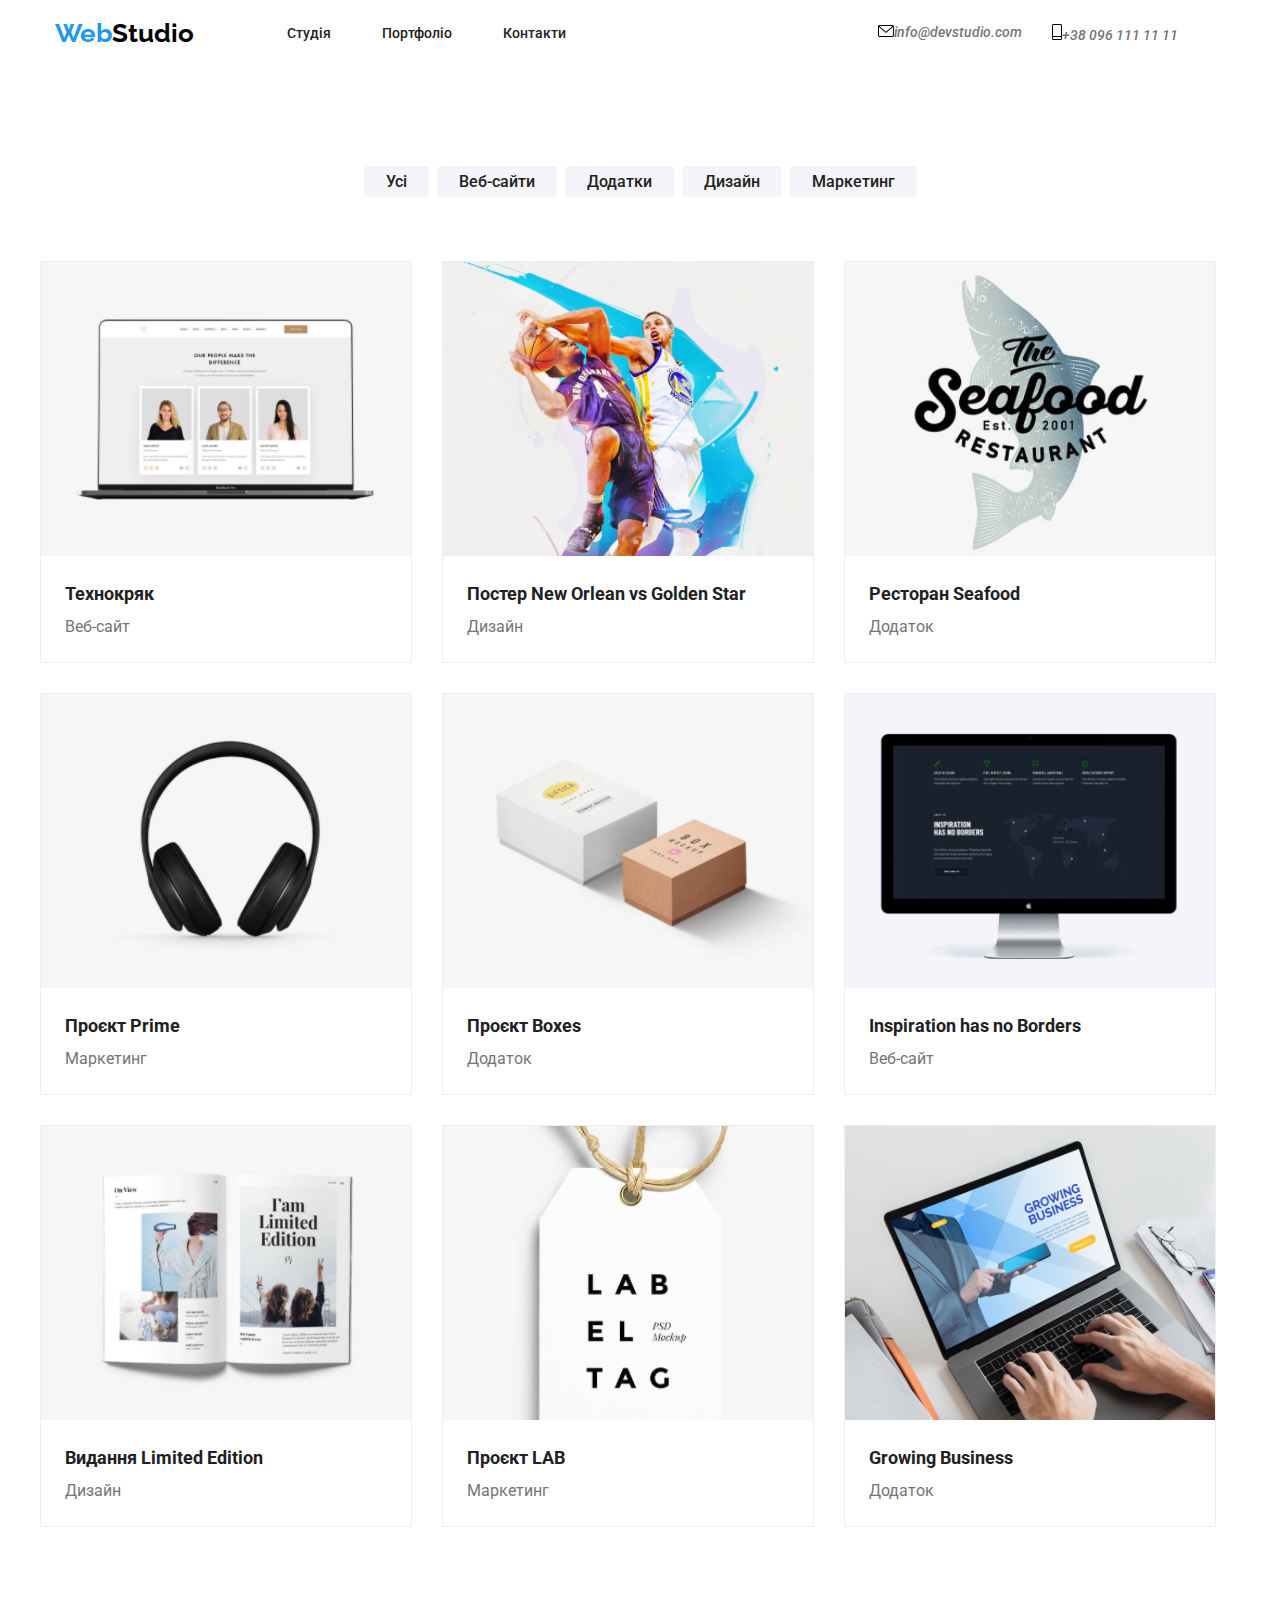
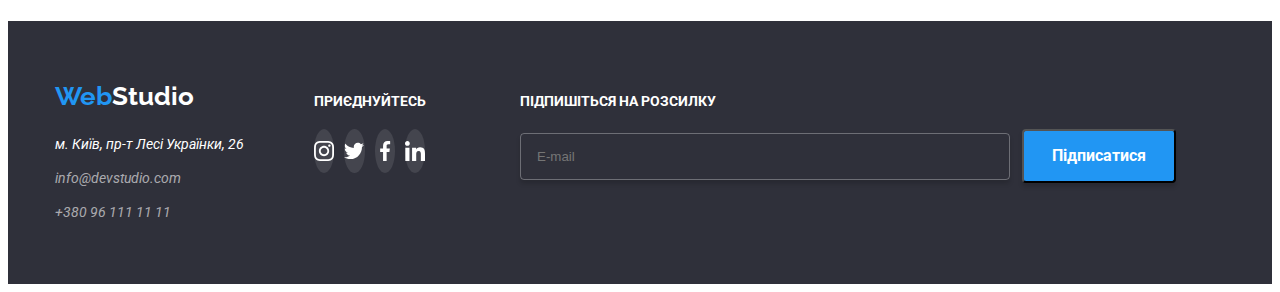
==== portfolio/portfolio.html @ 97f68f88 "first commit" ====
<!DOCTYPE html>
<html lang="en">

<head>
    <meta charset="UTF-8">
    <meta name="viewport" content="width=device-width, initial-scale=1.0">
    <link rel="preconnect" href="https://fonts.googleapis.com">
    <link rel="preconnect" href="https://fonts.gstatic.com" crossorigin>
    <link href="https://fonts.googleapis.com/css2?family=Raleway:ital,wght@0,100..900;1,100..900&display=swap"
        rel="stylesheet">
    <link rel="preconnect" href="https://fonts.googleapis.com">
    <link rel="preconnect" href="https://fonts.gstatic.com" crossorigin>
    <link
        href="https://fonts.googleapis.com/css2?family=Raleway:ital,wght@0,100..900;1,100..900&family=Roboto:ital,wght@0,100;0,300;0,400;0,500;0,700;0,900;1,100;1,300;1,400;1,500;1,700;1,900&display=swap"
        rel="stylesheet">
    <link rel="stylesheet" href="../css/portfolio-main.css">
    <title>Document</title>
</head>

<body>
    <header class="header">
        <div class="container header-container">
            <a href="" class="logo">Web<span class="logo-span-main">Studio</span></a>
            <nav class="nav">
                <ul class="nav-list">
                    <li class="nav-item"><a href="../index.html" class="nav-link">Студія</a></li>
                    <li class="nav-item"><a href="" class="nav-link">Портфоліо</a></li>
                    <li class="nav-item"><a href="" class="nav-link">Контакти</a></li>
                </ul>
            </nav>
            <address class="contact-info">
                <a href="mailto:" class="contact-email"><svg width="16px" height="12px" class="svg-email">
                        <use href="./port-images/symbol-defs.svg#icon-email" x="" y="" />
                    </svg>info@devstudio.com</a>
                <a href="tel:+" class="contact-phone"><svg width="10px" height="16px" class="svg-phone">
                        <use href="./port-images/symbol-defs.svg#icon-phone" x="" y="" />
                    </svg>+38 096 111 11 11</a>
            </address>
        </div>
    </header>
    <main class="main">
        <section class="filter-section">
            <div class="container filter-container">
                <ul class="filter-list">
                    <li class="filter-item"><a href="" class="filter-link">Усі</a></li>
                    <li class="filter-item"><a href="" class="filter-link">Веб-сайти</a></li>
                    <li class="filter-item"><a href="" class="filter-link">Додатки</a></li>
                    <li class="filter-item"><a href="" class="filter-link">Дизайн</a></li>
                    <li class="filter-item"><a href="" class="filter-link">Маркетинг</a></li>
                </ul>
            </div>
        </section>
        <section class="portfolio-section">
            <div class="container portfolio-container">
                <div class="portfolio-item">
                    <div class="portfolio-box">
                        <img src="./port-images/img.png" alt="Технокряк" class="portfolio-image">
                        <p class="portfolio-text">Ресурс пропонує комплексні пропозиції з різним рівнем функціоналу та
                            сервісів. Все це дозволить
                            відвідувачу отримати
                            вичерпні відомості про компанію чи приватну особу.</p>
                    </div>
                    <div class="portfolio-details">
                        <p class="portfolio-title">Технокряк</p>
                        <p class="portfolio-category">Веб-сайт</p>
                    </div>
                </div>
                <div class="portfolio-item">
                    <div class="portfolio-box">
                        <img src="./port-images/img (1).png" alt="Постер New Orlean vs Golden Star"
                            class="portfolio-image">
                        <p class="portfolio-text">Ресурс пропонує комплексні пропозиції з різним рівнем функціоналу та
                            сервісів. Все це дозволить
                            відвідувачу отримати
                            вичерпні відомості про компанію чи приватну особу.</p>
                    </div>
                    <div class="portfolio-details">
                        <p class="portfolio-title">Постер New Orlean vs Golden Star</p>
                        <p class="portfolio-category">Дизайн</p>
                    </div>
                </div>
                <div class="portfolio-item">
                    <div class="portfolio-box">
                        <img src="./port-images/img (2).png" alt="Ресторан Seafood" class="portfolio-image">
                        <p class="portfolio-text">Ресурс пропонує комплексні пропозиції з різним рівнем функціоналу та
                            сервісів. Все це дозволить
                            відвідувачу отримати
                            вичерпні відомості про компанію чи приватну особу.</p>
                    </div>
                    <div class="portfolio-details">
                        <p class="portfolio-title">Ресторан Seafood</p>
                        <p class="portfolio-category">Додаток</p>
                    </div>
                </div>
                <div class="portfolio-item">
                    <div class="portfolio-box">
                        <img src="./port-images/img (3).png" alt="Проєкт Prime" class="portfolio-image">
                        <p class="portfolio-text">Ресурс пропонує комплексні пропозиції з різним рівнем функціоналу та
                            сервісів. Все це дозволить
                            відвідувачу отримати
                            вичерпні відомості про компанію чи приватну особу.</p>
                    </div>
                    <div class="portfolio-details">
                        <p class="portfolio-title">Проєкт Prime</p>
                        <p class="portfolio-category">Маркетинг</p>
                    </div>
                </div>
                <div class="portfolio-item">
                    <div class="portfolio-box">
                        <img src="./port-images/img (4).png" alt="Проєкт Boxes" class="portfolio-image">
                        <p class="portfolio-text">Ресурс пропонує комплексні пропозиції з різним рівнем функціоналу та
                            сервісів. Все це дозволить
                            відвідувачу отримати
                            вичерпні відомості про компанію чи приватну особу.</p>
                    </div>
                    <div class="portfolio-details">
                        <p class="portfolio-title">Проєкт Boxes</p>
                        <p class="portfolio-category">Додаток</p>
                    </div>
                </div>
                <div class="portfolio-item">
                    <div class="portfolio-box">
                        <img src="./port-images/img (5).png" alt="Inspiration has no Borders" class="portfolio-image">
                        <p class="portfolio-text">Ресурс пропонує комплексні пропозиції з різним рівнем функціоналу та
                            сервісів. Все це дозволить
                            відвідувачу отримати
                            вичерпні відомості про компанію чи приватну особу.</p>
                    </div>
                    <div class="portfolio-details">
                        <p class="portfolio-title">Inspiration has no Borders</p>
                        <p class="portfolio-category">Веб-сайт</p>
                    </div>
                </div>
                <div class="portfolio-item">
                    <div class="portfolio-box">
                        <img src="./port-images/img (6).png" alt="Видання Limited Edition" class="portfolio-image">
                        <p class="portfolio-text">Ресурс пропонує комплексні пропозиції з різним рівнем функціоналу та
                            сервісів. Все це дозволить
                            відвідувачу отримати
                            вичерпні відомості про компанію чи приватну особу.</p>
                    </div>
                    <div class="portfolio-details">
                        <p class="portfolio-title">Видання Limited Edition</p>
                        <p class="portfolio-category">Дизайн</p>
                    </div>
                </div>
                <div class="portfolio-item">
                    <div class="portfolio-box">
                        <img src="./port-images/img (7).png" alt="Проєкт LAB" class="portfolio-image">
                        <p class="portfolio-text">Ресурс пропонує комплексні пропозиції з різним рівнем функціоналу та
                            сервісів. Все це дозволить
                            відвідувачу отримати
                            вичерпні відомості про компанію чи приватну особу.</p>
                    </div>
                    <div class="portfolio-details">
                        <p class="portfolio-title">Проєкт LAB</p>
                        <p class="portfolio-category">Маркетинг</p>
                    </div>
                </div>
                <div class="portfolio-item">
                    <div class="portfolio-box">
                        <img src="./port-images/img (8).png" alt="Growing Business" class="portfolio-image">
                        <p class="portfolio-text">Ресурс пропонує комплексні пропозиції з різним рівнем функціоналу та
                            сервісів. Все це дозволить
                            відвідувачу отримати
                            вичерпні відомості про компанію чи приватну особу.</p>
                    </div>
                    <div class="portfolio-details">
                        <p class="portfolio-title">Growing Business</p>
                        <p class="portfolio-category">Додаток</p>
                    </div>
                </div>
            </div>
        </section>
    </main>
    <footer class="footer">
        <div class="container footer-sector">
            <div class="own-fot">
                <div class="footer-sag">
                    <a href="http://" target="_blank" rel="noopener noreferrer" class="footer-link">
                        <span class="footer-name glov-infa">Web</span>Studio
                    </a>
        
                </div>
                <address class="footer-contact-info">
                    <p class="footer-info">м. Київ, пр-т Лесі Українки, 26</p>
                    <a href="mailto:info@devstudio.com" class="footer-email">
                        info@devstudio.com
                    </a>
                    <a href="tel:+380961111111" class="footer-phone">
                        +380 96 111 11 11
                    </a>
                </address>
            </div>
            <div class="contact-footer">
                <p class="footer-text">приєднуйтесь</p>
                <div class="contact-cha">
                    <div class="contact-elp">
                        <svg class="footer-img" width="20px" height="20px">
                            <use href="./port-images/symbol-defs.svg#icon-instagram"></use>
                        </svg>
                    </div>
                    <div class="contact-elp">
                        <svg class="footer-img" width="20px" height="20px">
                            <use href="./port-images/symbol-defs.svg#icon-twitter"></use>
                        </svg>
                    </div>
                    <div class="contact-elp">
                        <svg class="footer-img" width="20px" height="20px">
                            <use href="./port-images/symbol-defs.svg#icon-facebook"></use>
                        </svg>
                    </div>
                    <div class="contact-elp">
                        <svg class="footer-img" width="20px" height="20px">
                            <use href="./port-images/symbol-defs.svg#icon-linkedin"></use>
                        </svg>
                    </div>
                </div>
            </div>
            <div class="telegram">
                <p class="footer-share">Підпишіться на розсилку</p>
                <div class="form-tele">
                    <form action="" class="footer-form">
                        <label for="" class="footer-label">
                            <input type="email" placeholder="E-mail" class="footer-input">
                        </label>
                    </form>
                    <button class="footer-btn">Підписатися</button>
                </div>
            </div>
        </div>
    </footer>
</body>

</html>
---- css/portfolio-main.css ----
a {
  text-decoration: none;
}

.logo {
  color: #2196F3;
  font-family: Raleway;
  font-size: 26px;
  font-weight: 700;
  line-height: 31px;
  letter-spacing: 3%;
  text-align: left;
}

.logo-span-main {
  color: #000000;
  font-family: Raleway;
  font-size: 26px;
  font-weight: 700;
  line-height: 31px;
  letter-spacing: 3%;
  text-align: left;
}

.nav-item {
  list-style: none;
}

.contact-email,
.contact-phone {
  color: rgb(117, 117, 117);
  font-family: Roboto;
  font-size: 14px;
  font-weight: 500;
  line-height: 16px;
  letter-spacing: 2%;
  text-align: left;
}

.header-container {
  display: flex;
  padding: 24px 0px 25px 0px;
  align-items: center;
}

.nav-list {
  display: flex;
  gap: 51px;
  padding: 0px 312px 0px 93px;
}

.contact-info {
  display: flex;
  gap: 30px;
}

.nav-link::before {
  content: "";
  width: 100%;
  height: 5px;
  border-radius: 2px;
  position: absolute;
  background: rgb(33, 150, 243);
  transition-duration: 250ms;
  transition-property: opacity;
  transition-timing-function: linear;
  opacity: 0;
  top: 55px;
}

.nav-item {
  position: relative;
}

.nav-link:hover {
  color: rgb(33, 150, 243);
}

.nav-link:hover::before {
  opacity: 1;
}

.footer-name {
  color: rgb(33, 150, 243);
  font-family: Raleway;
  font-size: 26px;
  font-weight: 700;
  line-height: 31px;
  letter-spacing: 3%;
  text-align: left;
}

.footer-link {
  color: rgb(255, 255, 255);
  font-family: Raleway;
  font-size: 26px;
  font-weight: 700;
  line-height: 31px;
  letter-spacing: 3%;
  text-align: left;
}

.footer-info {
  color: rgb(255, 255, 255);
  font-family: Roboto;
  font-size: 14px;
  font-weight: 400;
  line-height: 24px;
  letter-spacing: 3%;
  text-align: left;
}

.footer-email,
.footer-phone {
  color: rgba(255, 255, 255, 0.6);
  font-family: Roboto;
  font-size: 14px;
  font-weight: 400;
  line-height: 24px;
  letter-spacing: 3%;
  text-align: left;
}

.footer-text {
  color: rgb(255, 255, 255);
  font-family: Roboto;
  font-size: 14px;
  font-weight: 700;
  line-height: 16px;
  letter-spacing: 3%;
  text-align: left;
  text-transform: uppercase;
  margin: 0;
  padding: 0px 0px 20px 0px;
}

.footer-btn {
  color: rgb(255, 255, 255);
  font-family: Roboto;
  font-size: 16px;
  font-weight: 700;
  line-height: 30px;
  letter-spacing: 6%;
  text-align: center;
  border-radius: 4px;
  box-shadow: 0px 4px 4px 0px rgba(0, 0, 0, 0.15);
  background: rgb(33, 150, 243);
  padding: 10px 28px;
}

.footer-share {
  color: rgb(255, 255, 255);
  font-family: Roboto;
  font-size: 14px;
  font-weight: 700;
  line-height: 16px;
  letter-spacing: 3%;
  text-align: left;
  text-transform: uppercase;
  margin: 0;
  padding: 0px 0px 20px 0px;
}

.footer {
  background-color: rgb(47, 48, 58);
}

.footer-sector {
  display: flex;
}

.footer-info {
  margin: auto 0;
  padding: 20px 0px 0px 0px;
}

.footer-contact-info {
  display: flex;
  gap: 10px;
  flex-direction: column;
}

.own-fot {
  display: flex;
  flex-direction: column;
  padding: 60px 70px 60px 0px;
}

.contact-footer {
  padding: 72px 95px 100px 0px;
  display: flex;
  flex-direction: column;
  width: 206px;
  height: 80px;
}

.contact-cha {
  display: flex;
  align-items: center;
  gap: 10px;
}

.contact-elp {
  width: 44px;
  height: 44px;
  background: rgba(255, 255, 255, 0.1);
  fill: rgb(255, 255, 255);
  border-radius: 50%;
  display: flex;
  align-items: center;
  justify-content: center;
  transition-duration: 250ms;
  transition-timing-function: linear;
  transition-property: fill;
}

.telegram {
  padding: 72px 0px 94px 0px;
  display: flex;
  flex-direction: column;
}

.form-tele {
  display: flex;
  gap: 12px;
  align-items: center;
}

.footer-input {
  padding: 15px 295px 15px 16px;
  box-sizing: border-box;
  border: 1px solid rgba(255, 255, 255, 0.3);
  border-radius: 4px;
  box-shadow: 0px 4px 4px 0px rgba(0, 0, 0, 0.15);
  background: rgba(33, 150, 243, 0);
  color: white;
}

.contact-elp:hover {
  background: rgb(33, 150, 243);
  transition-duration: 250ms;
  transition-timing-function: linear;
  transition-property: background;
}

.nav-link {
  color: rgb(33, 33, 33);
  font-family: Roboto;
  font-size: 14px;
  font-weight: 500;
  line-height: 16px;
  letter-spacing: 2%;
  text-align: left;
}

.filter-link {
  color: rgb(33, 33, 33);
  font-family: Roboto;
  font-size: 16px;
  font-weight: 500;
  line-height: 26px;
  letter-spacing: 3%;
  text-align: center;
}

.portfolio-title {
  color: rgb(33, 33, 33);
  font-family: Roboto;
  font-size: 18px;
  font-weight: 700;
  line-height: 36px;
  letter-spacing: 6%;
  text-align: left;
}

.portfolio-category {
  color: rgb(117, 117, 117);
  font-family: Roboto;
  font-size: 16px;
  font-weight: 400;
  line-height: 30px;
  letter-spacing: 3%;
  text-align: left;
}

.portfolio-text {
  color: rgb(255, 255, 255);
  font-family: Roboto;
  font-size: 18px;
  font-weight: 400;
  line-height: 28px;
  letter-spacing: 3%;
  text-align: left;
}

.container {
  width: 1200px;
  margin: 0px auto;
  padding: 0px 15px;
}

.filter-link {
  border-radius: 4px;
  background: rgb(245, 244, 250);
  padding: 6px 22px;
}

.filter-item {
  list-style: none;
}

.portfolio-title {
  margin: auto 0px;
}

.portfolio-category {
  margin: auto 0;
}

.filter-list {
  display: flex;
  gap: 8px;
  padding: 95px 0px 50px 0px;
  justify-content: center;
  transition-duration: 250ms;
  transition-property: background;
  transition-timing-function: linear;
}

.filter-link:hover {
  border-radius: 4px;
  box-shadow: 0px 2px 2px 0px rgba(0, 0, 0, 0.12), 0px 1px 2px 0px rgba(0, 0, 0, 0.08), 0px 3px 1px 0px rgba(0, 0, 0, 0.1);
  background: rgb(33, 150, 243);
  transition-duration: 250ms;
  transition-property: background;
  transition-timing-function: linear;
  color: white;
}

.portfolio-item {
  box-sizing: border-box;
  border: 1px solid rgb(238, 238, 238);
  background: rgb(255, 255, 255);
  transition-property: border;
  transition-duration: 250ms;
  transition-timing-function: linear;
}

.portfolio-item:hover {
  box-sizing: border-box;
  border: 1px solid rgb(238, 238, 238);
  box-shadow: 1px 4px 6px 0px rgba(0, 0, 0, 0.16), 0px 4px 4px 0px rgba(0, 0, 0, 0.06), 0px 1px 1px 0px rgba(0, 0, 0, 0.12);
  background: rgb(255, 255, 255);
  transition-property: border;
  transition-duration: 250ms;
  transition-timing-function: linear;
}

.portfolio-container {
  display: flex;
  gap: 30px;
  flex-wrap: wrap;
  padding: 0px 0px 94px 0px;
}

.portfolio-text {
  background: rgba(33, 150, 243, 0.9);
  padding: 63px 24px;
  width: 100%;
  height: 100%;
  transform: translate(0, 100%);
  transition-duration: 250ms;
  transition-property: transform;
  transition-timing-function: linear;
  margin: 0;
  position: absolute;
}

.portfolio-box {
  width: 370px;
  height: 294px;
  overflow: hidden;
  position: relative;
}

.portfolio-details {
  display: flex;
  flex-direction: column;
  gap: 4;
  padding: 20px 24px;
}

.portfolio-box:hover .portfolio-text {
  transform: translate(0, -100%);
}

*::before,
*::after,
* {
  box-sizing: border-box;
}
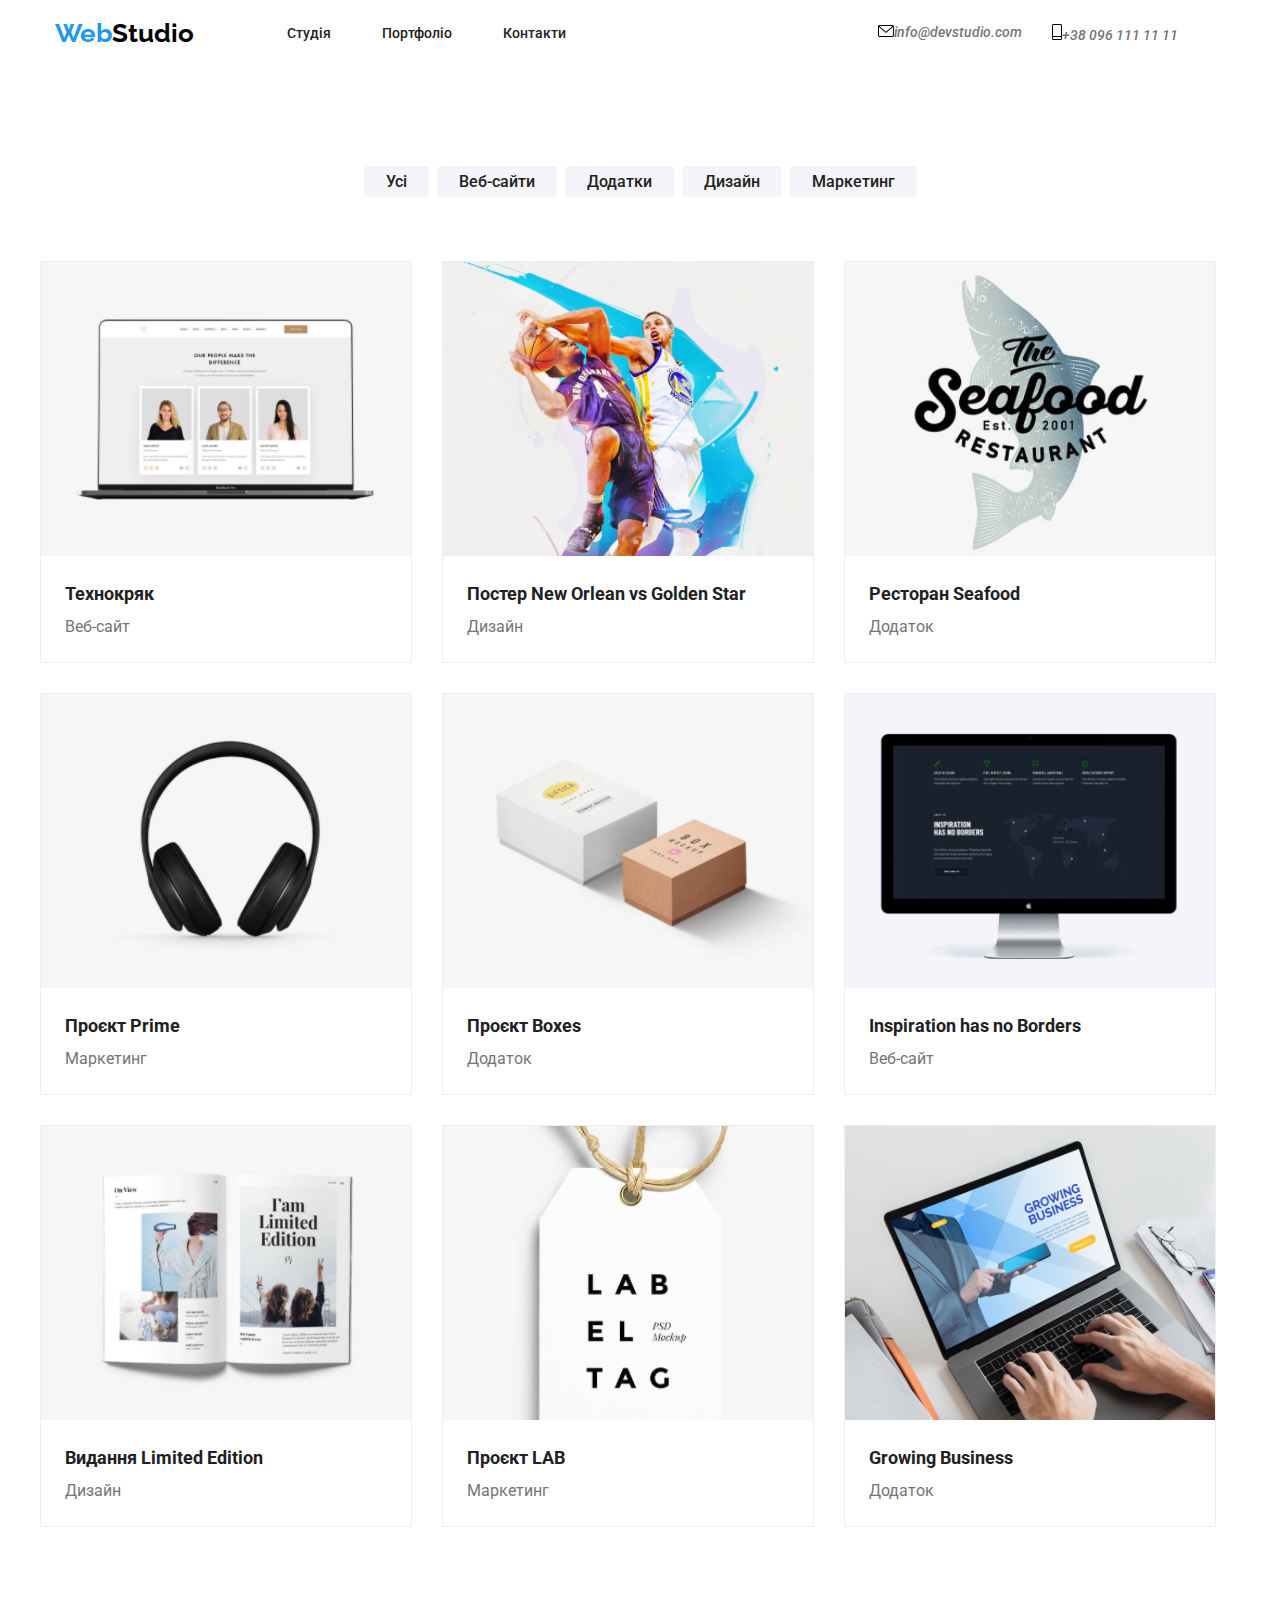
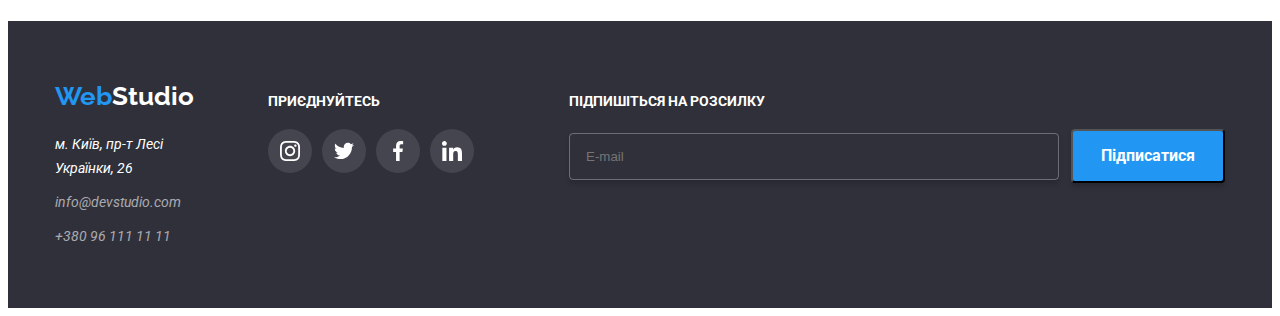
==== commit 8d77dc05: "main" ====
--- a/portfolio/portfolio.html
+++ b/portfolio/portfolio.html
@@ -1,5 +1,5 @@
 <!DOCTYPE html>
-<html lang="en">
+<html lang="uk">
 
 <head>
     <meta charset="UTF-8">
@@ -20,7 +20,7 @@
 <body>
     <header class="header">
         <div class="container header-container">
-            <a href="" class="logo">Web<span class="logo-span-main">Studio</span></a>
+            <a href="index.html" class="logo">Web<span class="logo-span-main">Studio</span></a>
             <nav class="nav">
                 <ul class="nav-list">
                     <li class="nav-item"><a href="../index.html" class="nav-link">Студія</a></li>
@@ -67,7 +67,7 @@
                 </div>
                 <div class="portfolio-item">
                     <div class="portfolio-box">
-                        <img src="./port-images/img (1).png" alt="Постер New Orlean vs Golden Star"
+                        <img src="./port-images/img_1.png" alt="Постер New Orlean vs Golden Star"
                             class="portfolio-image">
                         <p class="portfolio-text">Ресурс пропонує комплексні пропозиції з різним рівнем функціоналу та
                             сервісів. Все це дозволить
@@ -81,7 +81,7 @@
                 </div>
                 <div class="portfolio-item">
                     <div class="portfolio-box">
-                        <img src="./port-images/img (2).png" alt="Ресторан Seafood" class="portfolio-image">
+                        <img src="./port-images/img_2.png" alt="Ресторан Seafood" class="portfolio-image">
                         <p class="portfolio-text">Ресурс пропонує комплексні пропозиції з різним рівнем функціоналу та
                             сервісів. Все це дозволить
                             відвідувачу отримати
@@ -94,7 +94,7 @@
                 </div>
                 <div class="portfolio-item">
                     <div class="portfolio-box">
-                        <img src="./port-images/img (3).png" alt="Проєкт Prime" class="portfolio-image">
+                        <img src="./port-images/img_3.png" alt="Проєкт Prime" class="portfolio-image">
                         <p class="portfolio-text">Ресурс пропонує комплексні пропозиції з різним рівнем функціоналу та
                             сервісів. Все це дозволить
                             відвідувачу отримати
@@ -107,7 +107,7 @@
                 </div>
                 <div class="portfolio-item">
                     <div class="portfolio-box">
-                        <img src="./port-images/img (4).png" alt="Проєкт Boxes" class="portfolio-image">
+                        <img src="./port-images/img_4.png" alt="Проєкт Boxes" class="portfolio-image">
                         <p class="portfolio-text">Ресурс пропонує комплексні пропозиції з різним рівнем функціоналу та
                             сервісів. Все це дозволить
                             відвідувачу отримати
@@ -120,7 +120,7 @@
                 </div>
                 <div class="portfolio-item">
                     <div class="portfolio-box">
-                        <img src="./port-images/img (5).png" alt="Inspiration has no Borders" class="portfolio-image">
+                        <img src="./port-images/img_5.png" alt="Inspiration has no Borders" class="portfolio-image">
                         <p class="portfolio-text">Ресурс пропонує комплексні пропозиції з різним рівнем функціоналу та
                             сервісів. Все це дозволить
                             відвідувачу отримати
@@ -133,7 +133,7 @@
                 </div>
                 <div class="portfolio-item">
                     <div class="portfolio-box">
-                        <img src="./port-images/img (6).png" alt="Видання Limited Edition" class="portfolio-image">
+                        <img src="./port-images/img_6.png" alt="Видання Limited Edition" class="portfolio-image">
                         <p class="portfolio-text">Ресурс пропонує комплексні пропозиції з різним рівнем функціоналу та
                             сервісів. Все це дозволить
                             відвідувачу отримати
@@ -146,7 +146,7 @@
                 </div>
                 <div class="portfolio-item">
                     <div class="portfolio-box">
-                        <img src="./port-images/img (7).png" alt="Проєкт LAB" class="portfolio-image">
+                        <img src="./port-images/img_7.png" alt="Проєкт LAB" class="portfolio-image">
                         <p class="portfolio-text">Ресурс пропонує комплексні пропозиції з різним рівнем функціоналу та
                             сервісів. Все це дозволить
                             відвідувачу отримати
@@ -159,7 +159,7 @@
                 </div>
                 <div class="portfolio-item">
                     <div class="portfolio-box">
-                        <img src="./port-images/img (8).png" alt="Growing Business" class="portfolio-image">
+                        <img src="./port-images/img_8.png" alt="Growing Business" class="portfolio-image">
                         <p class="portfolio-text">Ресурс пропонує комплексні пропозиції з різним рівнем функціоналу та
                             сервісів. Все це дозволить
                             відвідувачу отримати
@@ -177,10 +177,10 @@
         <div class="container footer-sector">
             <div class="own-fot">
                 <div class="footer-sag">
-                    <a href="http://" target="_blank" rel="noopener noreferrer" class="footer-link">
+                    <a href="#" target="_blank" rel="noopener noreferrer" class="footer-link">
                         <span class="footer-name glov-infa">Web</span>Studio
                     </a>
-        
+
                 </div>
                 <address class="footer-contact-info">
                     <p class="footer-info">м. Київ, пр-т Лесі Українки, 26</p>
@@ -195,34 +195,34 @@
             <div class="contact-footer">
                 <p class="footer-text">приєднуйтесь</p>
                 <div class="contact-cha">
-                    <div class="contact-elp">
+                    <a href="https://www.instagram.com/31jw98/" class="contact-elp" target="_blank">
                         <svg class="footer-img" width="20px" height="20px">
                             <use href="./port-images/symbol-defs.svg#icon-instagram"></use>
                         </svg>
-                    </div>
-                    <div class="contact-elp">
+                    </a>
+                    <a href="https://www.facebook.com/" class="contact-elp" target="_blank">
                         <svg class="footer-img" width="20px" height="20px">
                             <use href="./port-images/symbol-defs.svg#icon-twitter"></use>
                         </svg>
-                    </div>
-                    <div class="contact-elp">
+                    </a>
+                    <a href="https://x.com/home?lang=en-gb" class="contact-elp" target="_blank">
                         <svg class="footer-img" width="20px" height="20px">
                             <use href="./port-images/symbol-defs.svg#icon-facebook"></use>
                         </svg>
-                    </div>
-                    <div class="contact-elp">
+                    </a>
+                    <a href="https://x.com/home?lang=en-gb" class="contact-elp" target="_blank">
                         <svg class="footer-img" width="20px" height="20px">
                             <use href="./port-images/symbol-defs.svg#icon-linkedin"></use>
                         </svg>
-                    </div>
+                    </a>
                 </div>
             </div>
             <div class="telegram">
                 <p class="footer-share">Підпишіться на розсилку</p>
                 <div class="form-tele">
-                    <form action="" class="footer-form">
-                        <label for="" class="footer-label">
-                            <input type="email" placeholder="E-mail" class="footer-input">
+                    <form class="footer-form">
+                        <label for="email" class="footer-label">
+                            <input type="email" placeholder="E-mail" class="footer-input" id="email">
                         </label>
                     </form>
                     <button class="footer-btn">Підписатися</button>
--- a/css/portfolio-main.css
+++ b/css/portfolio-main.css
@@ -190,7 +190,6 @@
   padding: 72px 95px 100px 0px;
   display: flex;
   flex-direction: column;
-  width: 206px;
   height: 80px;
 }
 
@@ -377,8 +376,6 @@
 }
 
 .portfolio-box {
-  width: 370px;
-  height: 294px;
   overflow: hidden;
   position: relative;
 }
@@ -388,6 +385,12 @@
   flex-direction: column;
   gap: 4;
   padding: 20px 24px;
+}
+
+.portfolio-image {
+  width: 100%;
+  height: 100%;
+  display: block;
 }
 
 .portfolio-box:hover .portfolio-text {
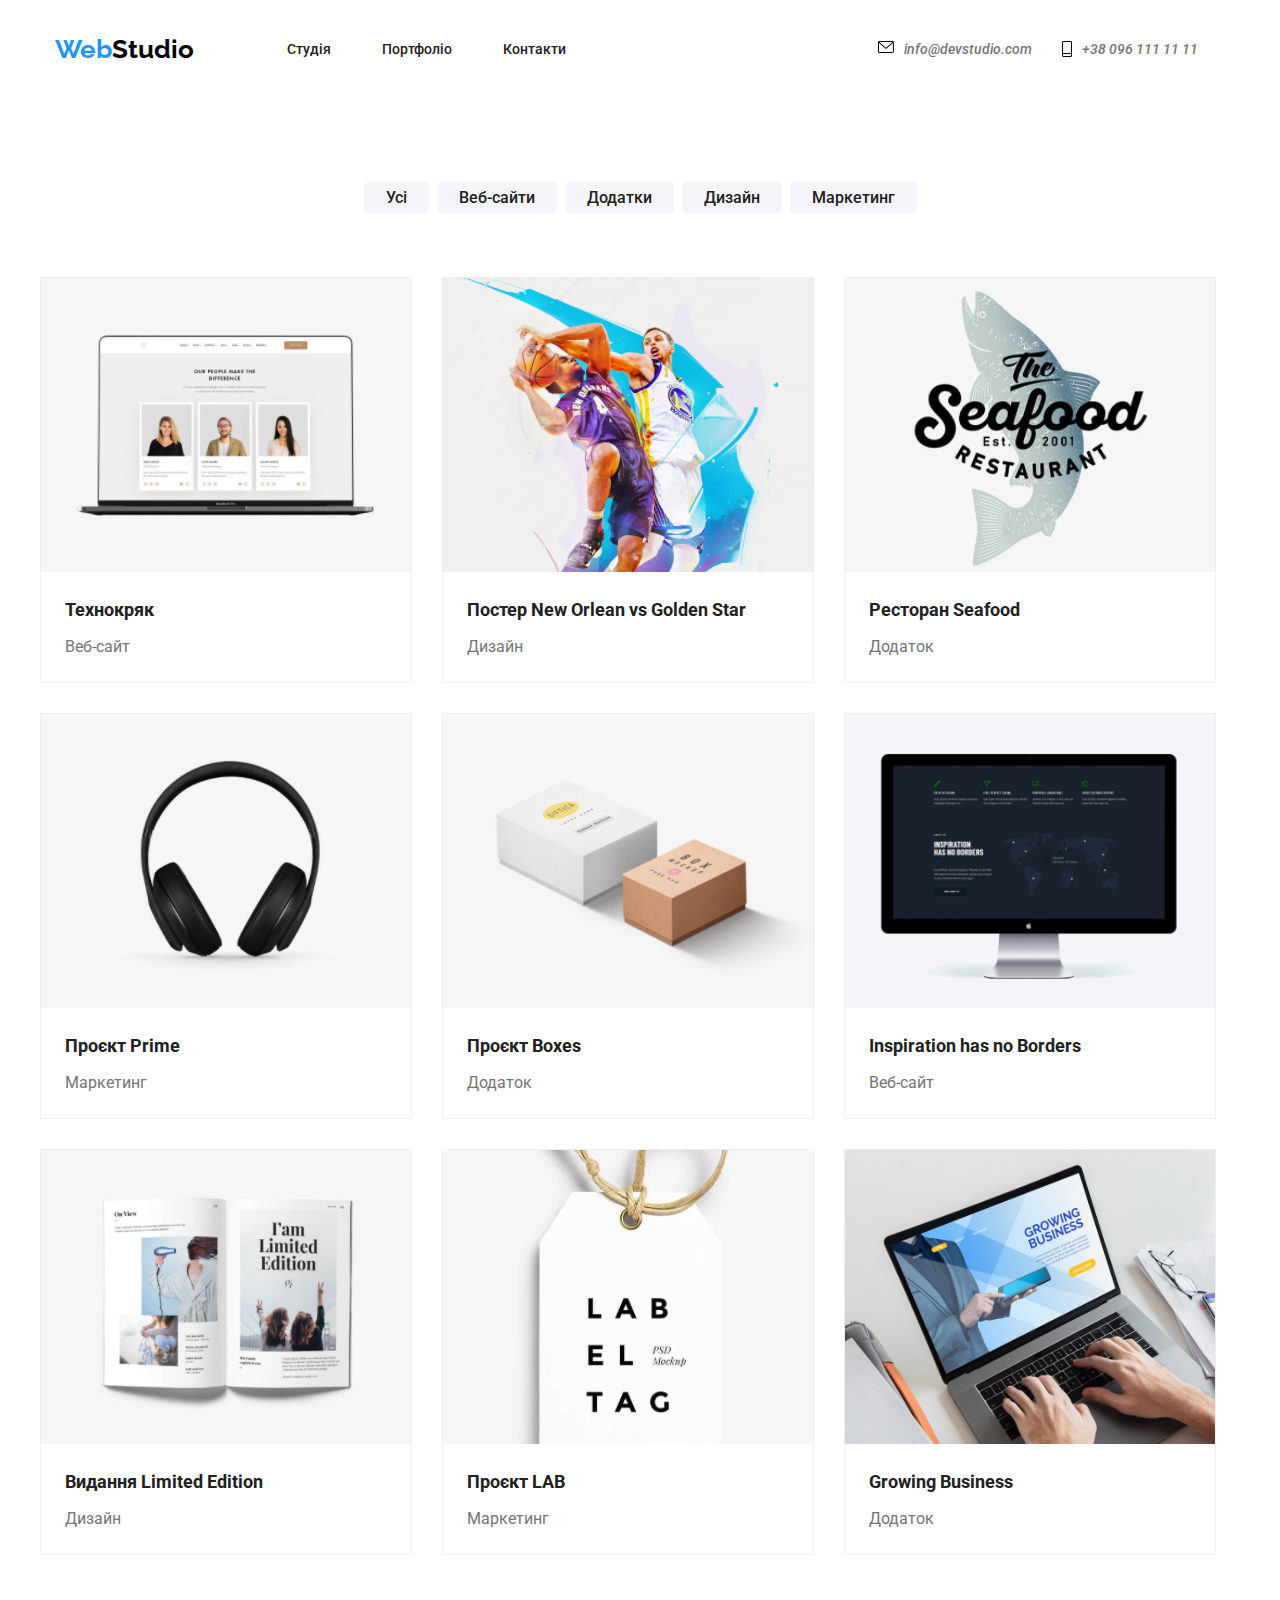
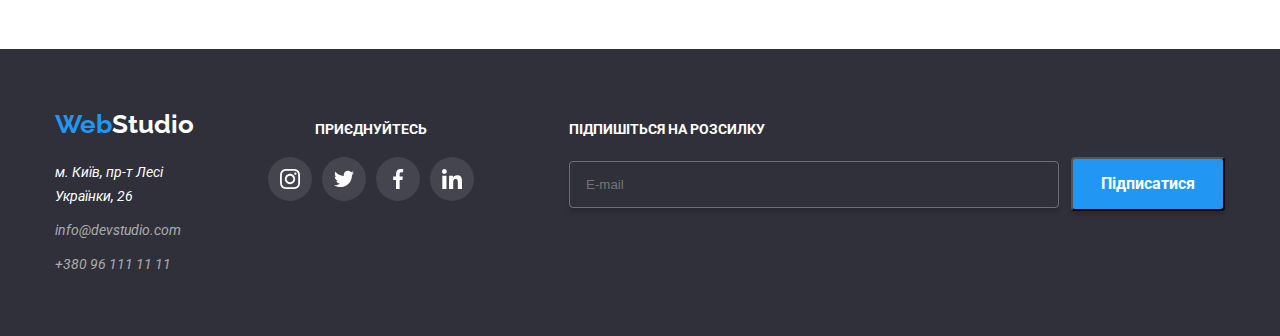
==== commit 7f0fa682: "forst commit" ====
--- a/portfolio/portfolio.html
+++ b/portfolio/portfolio.html
@@ -21,6 +21,11 @@
     <header class="header">
         <div class="container header-container">
             <a href="index.html" class="logo">Web<span class="logo-span-main">Studio</span></a>
+            <div class="svg-div">
+                <svg class="svg-portfolio" width="40px" height="40px">
+                    <use href="../images/symbol-defs1.svg#icon-menu" x="" y="" />
+                </svg>
+            </div>
             <nav class="nav">
                 <ul class="nav-list">
                     <li class="nav-item"><a href="../index.html" class="nav-link">Студія</a></li>
@@ -29,12 +34,18 @@
                 </ul>
             </nav>
             <address class="contact-info">
-                <a href="mailto:" class="contact-email"><svg width="16px" height="12px" class="svg-email">
+                <div class="email">
+                    <svg width="16px" height="12px" class="svg-email">
                         <use href="./port-images/symbol-defs.svg#icon-email" x="" y="" />
-                    </svg>info@devstudio.com</a>
-                <a href="tel:+" class="contact-phone"><svg width="10px" height="16px" class="svg-phone">
+                    </svg>
+                    <a href="mailto:" class="contact-email">info@devstudio.com</a>
+                </div>
+                <div class="phone">
+                    <svg width="10px" height="16px" class="svg-phone">
                         <use href="./port-images/symbol-defs.svg#icon-phone" x="" y="" />
-                    </svg>+38 096 111 11 11</a>
+                    </svg>
+                    <a href="tel:+" class="contact-phone">+38 096 111 11 11</a>
+                </div>
             </address>
         </div>
     </header>
@@ -175,46 +186,47 @@
     </main>
     <footer class="footer">
         <div class="container footer-sector">
-            <div class="own-fot">
-                <div class="footer-sag">
-                    <a href="#" target="_blank" rel="noopener noreferrer" class="footer-link">
-                        <span class="footer-name glov-infa">Web</span>Studio
-                    </a>
-
-                </div>
-                <address class="footer-contact-info">
-                    <p class="footer-info">м. Київ, пр-т Лесі Українки, 26</p>
-                    <a href="mailto:info@devstudio.com" class="footer-email">
-                        info@devstudio.com
-                    </a>
-                    <a href="tel:+380961111111" class="footer-phone">
-                        +380 96 111 11 11
-                    </a>
-                </address>
-            </div>
-            <div class="contact-footer">
-                <p class="footer-text">приєднуйтесь</p>
-                <div class="contact-cha">
-                    <a href="https://www.instagram.com/31jw98/" class="contact-elp" target="_blank">
-                        <svg class="footer-img" width="20px" height="20px">
-                            <use href="./port-images/symbol-defs.svg#icon-instagram"></use>
-                        </svg>
-                    </a>
-                    <a href="https://www.facebook.com/" class="contact-elp" target="_blank">
-                        <svg class="footer-img" width="20px" height="20px">
-                            <use href="./port-images/symbol-defs.svg#icon-twitter"></use>
-                        </svg>
-                    </a>
-                    <a href="https://x.com/home?lang=en-gb" class="contact-elp" target="_blank">
-                        <svg class="footer-img" width="20px" height="20px">
-                            <use href="./port-images/symbol-defs.svg#icon-facebook"></use>
-                        </svg>
-                    </a>
-                    <a href="https://x.com/home?lang=en-gb" class="contact-elp" target="_blank">
-                        <svg class="footer-img" width="20px" height="20px">
-                            <use href="./port-images/symbol-defs.svg#icon-linkedin"></use>
-                        </svg>
-                    </a>
+            <div class="combo">
+                <div class="own-fot">
+                    <div class="footer-sag">
+                        <a href="#" target="_blank" rel="noopener noreferrer" class="footer-link">
+                            <span class="footer-name glov-infa">Web</span>Studio
+                        </a>
+                    </div>
+                    <address class="footer-contact-info">
+                        <p class="footer-info">м. Київ, пр-т Лесі Українки, 26</p>
+                        <a href="mailto:info@devstudio.com" class="footer-email">
+                            info@devstudio.com
+                        </a>
+                        <a href="tel:+380961111111" class="footer-phone">
+                            +380 96 111 11 11
+                        </a>
+                    </address>
+                </div>
+                <div class="contact-footer">
+                    <p class="footer-text">приєднуйтесь</p>
+                    <div class="contact-cha">
+                        <a href="https://www.instagram.com/31jw98/" class="contact-elp" target="_blank">
+                            <svg class="footer-img" width="20px" height="20px">
+                                <use href="./port-images/symbol-defs.svg#icon-instagram"></use>
+                            </svg>
+                        </a>
+                        <a href="https://www.facebook.com/" class="contact-elp" target="_blank">
+                            <svg class="footer-img" width="20px" height="20px">
+                                <use href="./port-images/symbol-defs.svg#icon-twitter"></use>
+                            </svg>
+                        </a>
+                        <a href="https://x.com/home?lang=en-gb" class="contact-elp" target="_blank">
+                            <svg class="footer-img" width="20px" height="20px">
+                                <use href="./port-images/symbol-defs.svg#icon-facebook"></use>
+                            </svg>
+                        </a>
+                        <a href="https://x.com/home?lang=en-gb" class="contact-elp" target="_blank">
+                            <svg class="footer-img" width="20px" height="20px">
+                                <use href="./port-images/symbol-defs.svg#icon-linkedin"></use>
+                            </svg>
+                        </a>
+                    </div>
                 </div>
             </div>
             <div class="telegram">
--- a/css/portfolio-main.css
+++ b/css/portfolio-main.css
@@ -37,6 +37,20 @@
   text-align: left;
 }
 
+.email {
+  display: flex;
+  gap: 10px;
+}
+
+.phone {
+  display: flex;
+  gap: 10px;
+}
+
+.header {
+  padding: 24px 0px 0px 0px;
+}
+
 .header-container {
   display: flex;
   padding: 24px 0px 25px 0px;
@@ -52,6 +66,7 @@
 .contact-info {
   display: flex;
   gap: 30px;
+  align-items: center;
 }
 
 .nav-link::before {
@@ -191,6 +206,7 @@
   display: flex;
   flex-direction: column;
   height: 80px;
+  align-items: center;
 }
 
 .contact-cha {
@@ -242,6 +258,10 @@
   transition-property: background;
 }
 
+.combo {
+  display: flex;
+}
+
 .nav-link {
   color: rgb(33, 33, 33);
   font-family: Roboto;
@@ -290,6 +310,16 @@
   line-height: 28px;
   letter-spacing: 3%;
   text-align: left;
+}
+
+body,
+html {
+  margin: 0;
+  padding: 0;
+}
+
+.svg-portfolio {
+  display: none;
 }
 
 .container {
@@ -383,7 +413,7 @@
 .portfolio-details {
   display: flex;
   flex-direction: column;
-  gap: 4;
+  gap: 4px;
   padding: 20px 24px;
 }
 
@@ -401,4 +431,162 @@
 *::after,
 * {
   box-sizing: border-box;
+}
+
+@media (max-width: 768px) {
+  .container {
+    width: 768px;
+  }
+  .nav-list {
+    padding: 0px 90px 0px 88px;
+  }
+  .contact-info {
+    display: flex;
+    flex-direction: column;
+    gap: 10px;
+  }
+  .header {
+    padding: 26px 0px 26px 0px;
+  }
+  .portfolio-container {
+    display: flex;
+    padding: 30px 0px 60px 15px;
+  }
+  .portfolio-item {
+    width: 354px;
+  }
+  .filter-list {
+    margin: 0;
+    padding: 60px 0px 0px 0px;
+  }
+  .combo {
+    display: flex;
+  }
+  .own-fot {
+    padding: 60px 165px 0px 76px;
+    display: flex;
+    align-items: center;
+  }
+  .footer-sector {
+    display: flex;
+    flex-direction: column;
+  }
+  .footer-contact-info {
+    display: flex;
+    flex-direction: column;
+    align-items: center;
+  }
+  .contact-footer {
+    padding: 65px 89px 0px 0px;
+    display: flex;
+    align-items: center;
+  }
+  .telegram {
+    display: flex;
+    align-items: center;
+    padding: 60px 0px;
+  }
+  .form-tele {
+    display: flex;
+    flex-direction: column;
+  }
+}
+@media (max-width: 480px) {
+  .svg-portfolio {
+    display: block;
+  }
+  .contact-info {
+    display: none;
+  }
+  .nav-list {
+    display: none;
+  }
+  .container {
+    width: 480px;
+  }
+  .logo {
+    padding: 0px 276px 0px 0px;
+  }
+  .header {
+    padding: 16px 0px 16px 0px;
+  }
+  .filter-list {
+    display: flex;
+    flex-wrap: wrap;
+    justify-content: flex-start;
+    padding: 60px 0px 40px 0px;
+    gap: 8px;
+    width: 326px;
+    row-gap: 15px;
+  }
+  .portfolio-container {
+    display: flex;
+  }
+  .portfolio-item {
+    width: 450px;
+  }
+  .portfolio-text {
+    padding: 77px 24px;
+    display: flex;
+    align-items: center;
+    color: rgb(255, 255, 255);
+    font-family: Roboto;
+    font-size: 18px;
+    font-weight: 400;
+    line-height: 28px;
+    letter-spacing: 3%;
+    text-align: left;
+  }
+  .combo {
+    display: flex;
+    flex-direction: column;
+  }
+  .contact-footer {
+    padding: 60px 0px 60px 0px;
+  }
+  .form-tele {
+    display: flex;
+    flex-direction: column;
+    gap: 20px;
+  }
+  .telegram {
+    display: flex;
+    align-items: center;
+    padding: 60px 0px;
+    gap: 20px;
+  }
+  .footer-share {
+    padding: 60px 0px 0px 0px;
+  }
+  .own-fot {
+    padding: 108px 124px 0px 124px;
+  }
+}
+@media (max-width: 320px) {
+  .container {
+    width: 320px;
+    padding: 0;
+  }
+  .footer-input {
+    padding: 15px 136px 15px 16px;
+  }
+  .logo {
+    padding: 0px 130px 0px 6px;
+  }
+  .filter-list {
+    width: 100%;
+    padding: 60px 0px 40px 5px;
+  }
+  .svg-div {
+    width: 40px;
+    height: 40px;
+  }
+  .portfolio-item {
+    width: 310px;
+    padding: 0px 0px 0px 10px;
+  }
+  .footer-info {
+    width: 125px;
+    text-align: center;
+  }
 }